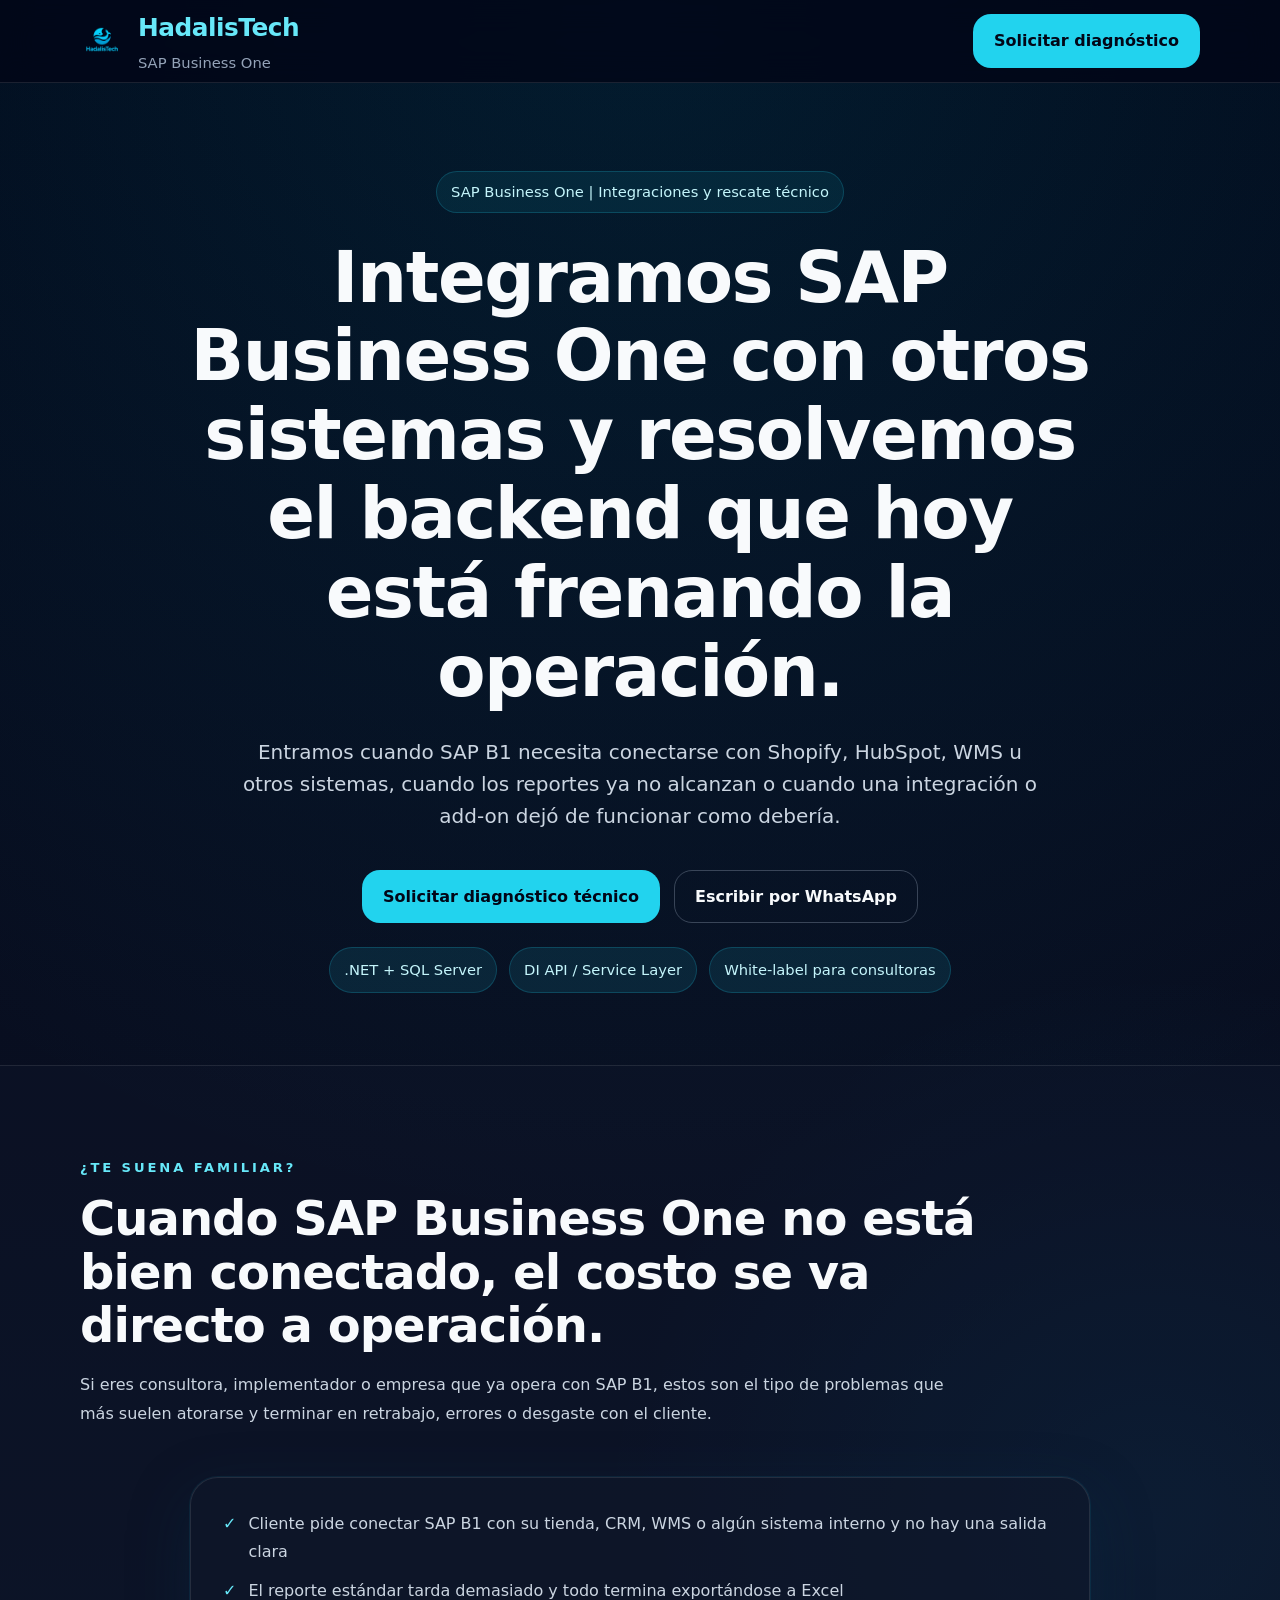
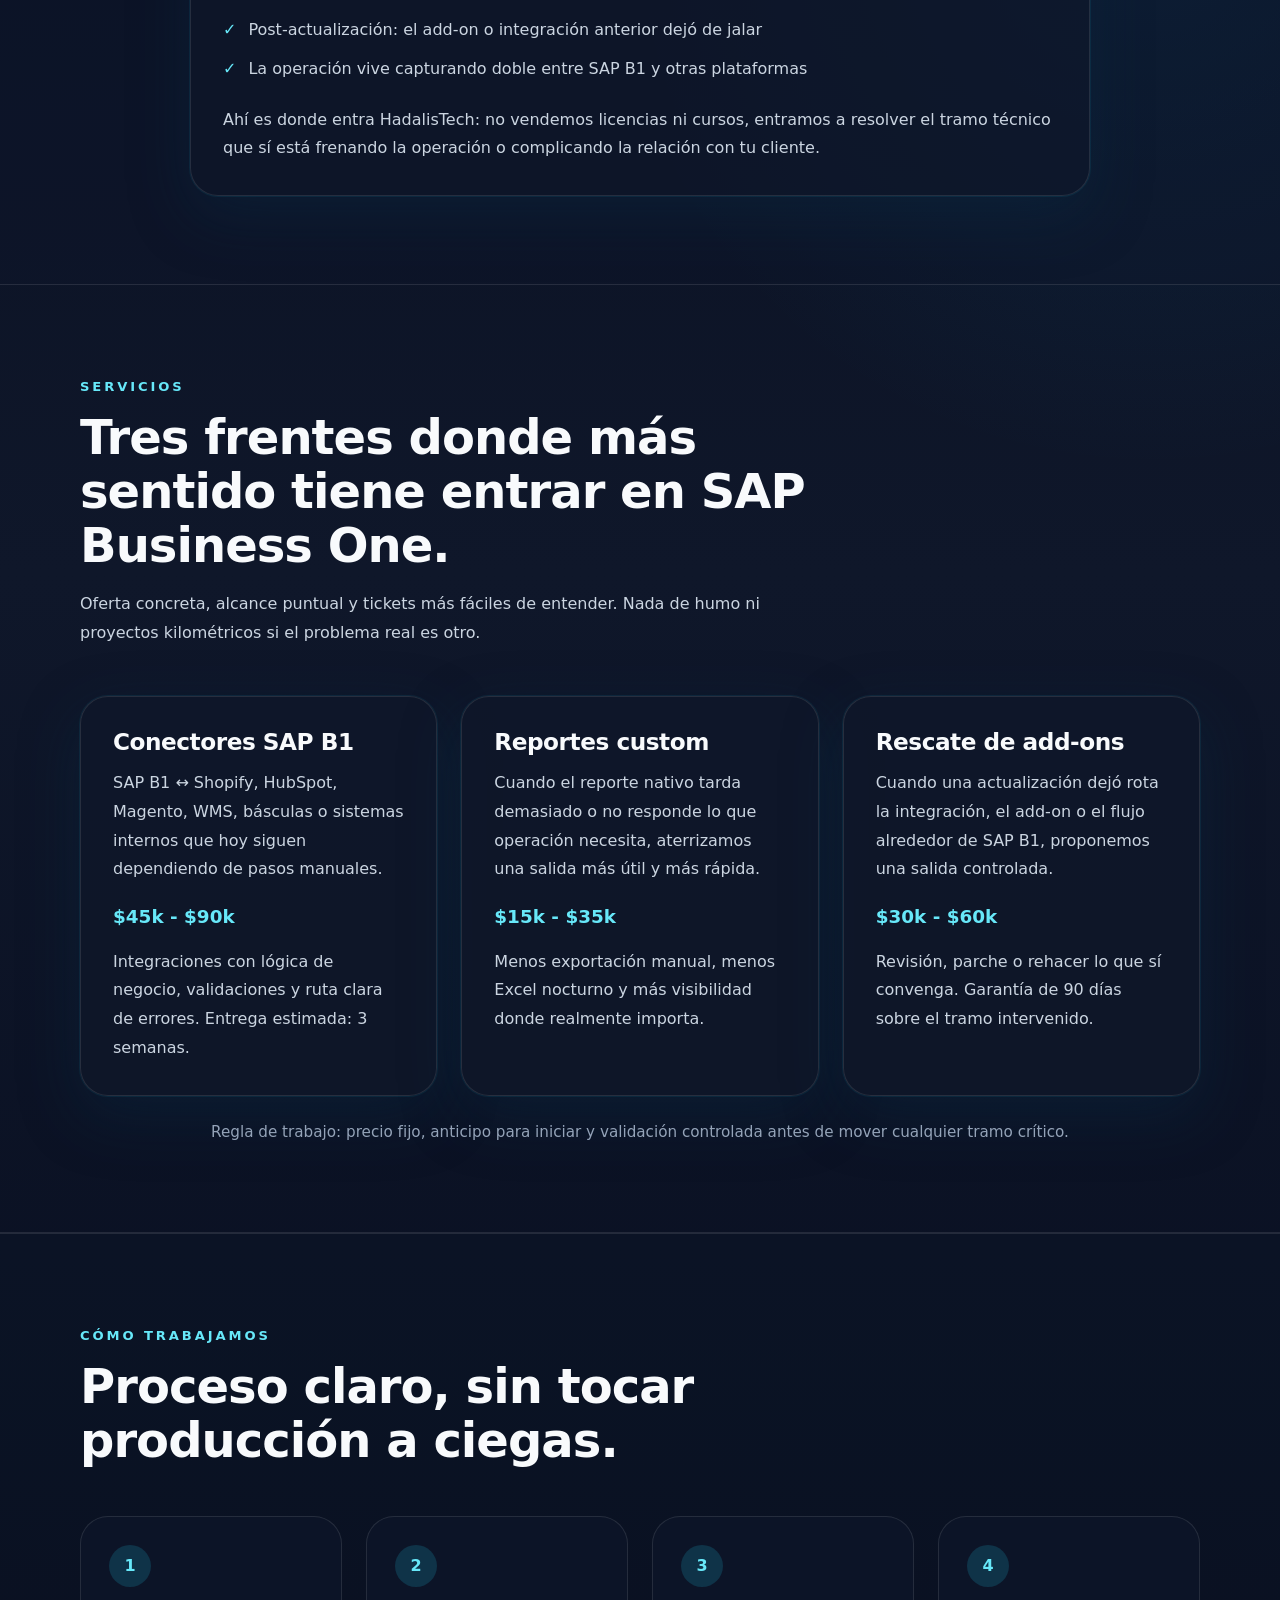
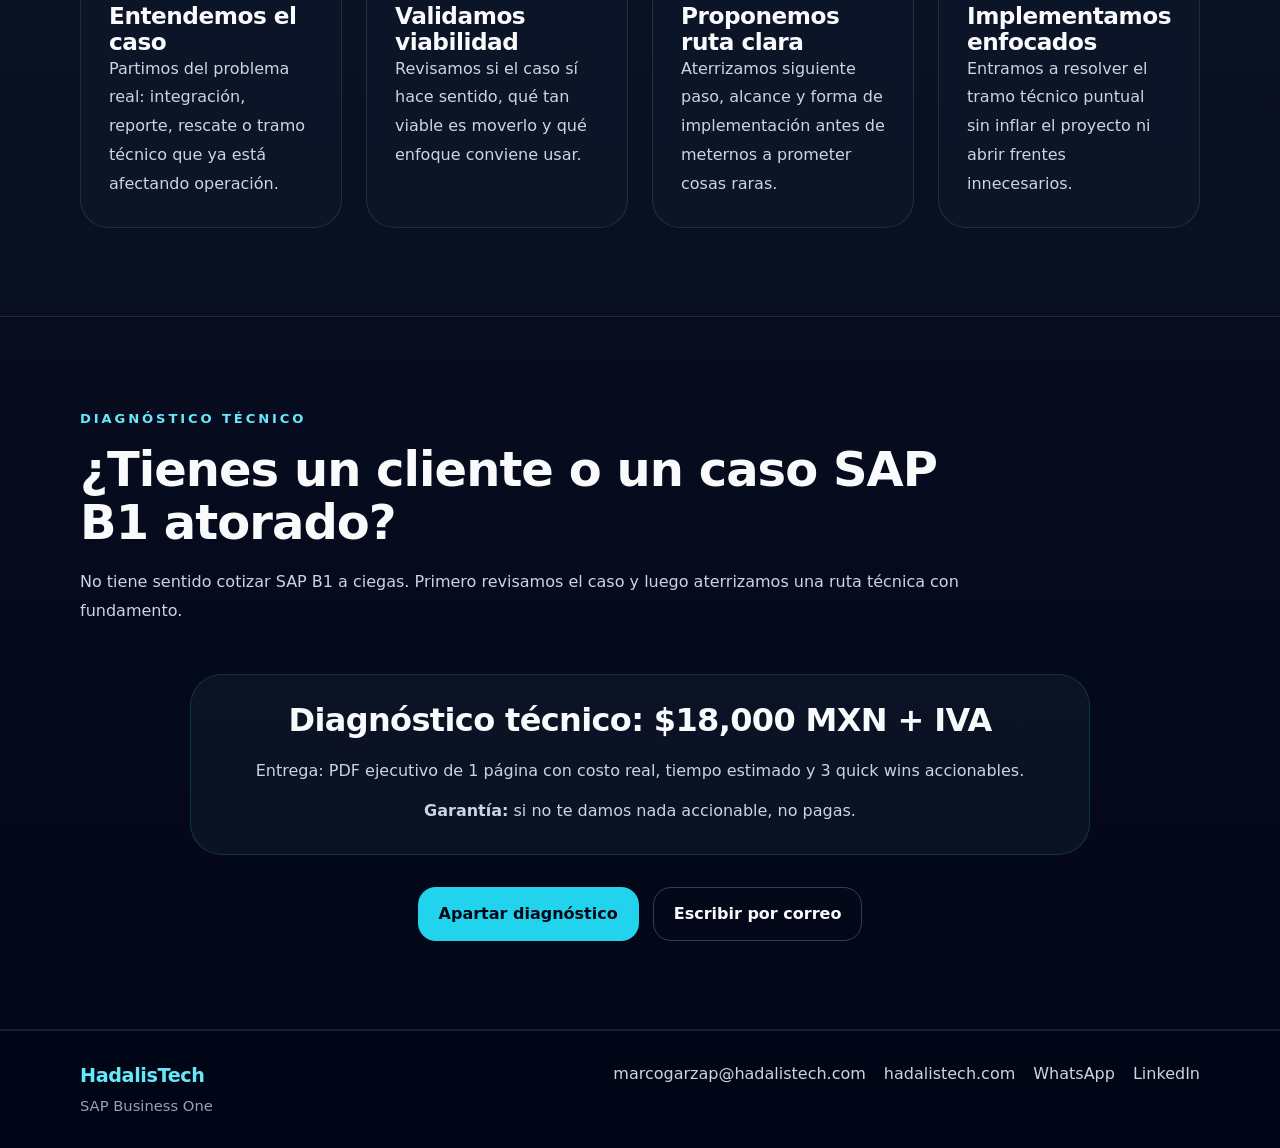
==== sap-b1/index.html @ 994cb722 "feat(landing): update home and sap-b1 pages for SAP partner validation" ====
<!DOCTYPE html>
<html lang="es">
<head>
  <meta charset="UTF-8" />
  <meta name="viewport" content="width=device-width, initial-scale=1.0" />
  <title>Integraciones SAP Business One | HadalisTech</title>
  <meta
    name="description"
    content="HadalisTech ayuda a resolver integraciones, reportes custom y rescates técnicos alrededor de SAP Business One con .NET y SQL."
  />
  <meta property="og:title" content="Integraciones SAP Business One | HadalisTech" />
  <meta property="og:description" content="Integraciones, reportes custom y rescate técnico para casos SAP Business One que ya están afectando operación." />
  <meta property="og:type" content="website" />
  <meta property="og:url" content="https://hadalistech.com/sap-b1/" />
  <meta name="theme-color" content="#020617" />
  <link rel="icon" href="../assets/logo.png" />
  <link rel="stylesheet" href="../assets/styles.css" />
</head>
<body>
  <header class="site-header">
    <div class="container site-header__inner">
      <a href="../index.html" class="brand">
        <img src="../assets/logo.png" alt="HadalisTech" class="brand__logo" />
        <div>
          <div class="brand__name">HadalisTech</div>
          <div class="brand__tagline">SAP Business One</div>
        </div>
      </a>

      <div class="nav-actions">
        <a href="#diagnostico" class="btn btn--primary">Solicitar diagnóstico</a>
      </div>
    </div>
  </header>

  <main>
    <section class="section section--hero hero hero-sap">
      <div class="container hero__content">
        <div class="badge">SAP Business One | Integraciones y rescate técnico</div>

        <h1>Integramos SAP Business One con otros sistemas y resolvemos el backend que hoy está frenando la operación.</h1>

        <p class="lead">
          Entramos cuando SAP B1 necesita conectarse con Shopify, HubSpot, WMS u otros sistemas,
          cuando los reportes ya no alcanzan o cuando una integración o add-on dejó de funcionar como debería.
        </p>

        <div class="hero__actions">
          <a href="#diagnostico" class="btn btn--primary">Solicitar diagnóstico técnico</a>
          <a
            href="https://wa.me/5218127691849?text=Hola%2C%20vi%20la%20p%C3%A1gina%20de%20SAP%20Business%20One%20de%20HadalisTech%20y%20quiero%20revisar%20un%20caso%20relacionado%20con%20integraci%C3%B3n%2C%20reporte%20o%20soporte%20t%C3%A9cnico."
            target="_blank"
            rel="noopener noreferrer"
            class="btn btn--secondary"
          >
            Escribir por WhatsApp
          </a>
        </div>

        <div class="tag-row" style="justify-content:center;">
          <span class="tag">.NET + SQL Server</span>
          <span class="tag">DI API / Service Layer</span>
          <span class="tag">White-label para consultoras</span>
        </div>
      </div>
    </section>

    <section class="section section--soft">
      <div class="container">
        <div class="section__intro" style="max-width:900px;">
          <div class="eyebrow">¿Te suena familiar?</div>
          <h2>Cuando SAP Business One no está bien conectado, el costo se va directo a operación.</h2>
          <p class="copy" style="margin-top:18px;">
            Si eres consultora, implementador o empresa que ya opera con SAP B1,
            estos son el tipo de problemas que más suelen atorarse y terminar en retrabajo, errores o desgaste con el cliente.
          </p>
        </div>

        <div class="card card--soft" style="max-width:900px; margin:0 auto;">
          <div class="card__body card__body--lg">
            <ul class="list">
              <li><span class="list__mark">✓</span><span>Cliente pide conectar SAP B1 con su tienda, CRM, WMS o algún sistema interno y no hay una salida clara</span></li>
              <li><span class="list__mark">✓</span><span>El reporte estándar tarda demasiado y todo termina exportándose a Excel</span></li>
              <li><span class="list__mark">✓</span><span>Post-actualización: el add-on o integración anterior dejó de jalar</span></li>
              <li><span class="list__mark">✓</span><span>La operación vive capturando doble entre SAP B1 y otras plataformas</span></li>
            </ul>

            <p class="copy" style="margin-top:22px;">
              Ahí es donde entra HadalisTech: no vendemos licencias ni cursos, entramos a resolver el tramo técnico
              que sí está frenando la operación o complicando la relación con tu cliente.
            </p>
          </div>
        </div>
      </div>
    </section>

    <section class="section">
      <div class="container">
        <div class="section__intro">
          <div class="eyebrow">Servicios</div>
          <h2>Tres frentes donde más sentido tiene entrar en SAP Business One.</h2>
          <p class="copy" style="margin-top:18px;">
            Oferta concreta, alcance puntual y tickets más fáciles de entender. Nada de humo ni proyectos kilométricos si el problema real es otro.
          </p>
        </div>

        <div class="grid-3">
          <article class="card">
            <div class="card__body card__body--lg">
              <h3>Conectores SAP B1</h3>
              <p class="copy" style="margin-top:14px;">
                SAP B1 ↔ Shopify, HubSpot, Magento, WMS, básculas o sistemas internos que hoy siguen dependiendo de pasos manuales.
              </p>
              <p class="text-cyan" style="margin-top:18px; font-weight:700; font-size:1.15rem;">$45k - $90k</p>
              <p class="copy" style="margin-top:16px;">
                Integraciones con lógica de negocio, validaciones y ruta clara de errores. Entrega estimada: 3 semanas.
              </p>
            </div>
          </article>

          <article class="card">
            <div class="card__body card__body--lg">
              <h3>Reportes custom</h3>
              <p class="copy" style="margin-top:14px;">
                Cuando el reporte nativo tarda demasiado o no responde lo que operación necesita, aterrizamos una salida más útil y más rápida.
              </p>
              <p class="text-cyan" style="margin-top:18px; font-weight:700; font-size:1.15rem;">$15k - $35k</p>
              <p class="copy" style="margin-top:16px;">
                Menos exportación manual, menos Excel nocturno y más visibilidad donde realmente importa.
              </p>
            </div>
          </article>

          <article class="card">
            <div class="card__body card__body--lg">
              <h3>Rescate de add-ons</h3>
              <p class="copy" style="margin-top:14px;">
                Cuando una actualización dejó rota la integración, el add-on o el flujo alrededor de SAP B1, proponemos una salida controlada.
              </p>
              <p class="text-cyan" style="margin-top:18px; font-weight:700; font-size:1.15rem;">$30k - $60k</p>
              <p class="copy" style="margin-top:16px;">
                Revisión, parche o rehacer lo que sí convenga. Garantía de 90 días sobre el tramo intervenido.
              </p>
            </div>
          </article>
        </div>

        <p class="note" style="text-align:center; margin-top:24px;">
          Regla de trabajo: precio fijo, anticipo para iniciar y validación controlada antes de mover cualquier tramo crítico.
        </p>
      </div>
    </section>

    <!-- <section class="section section--soft" id="caso">
      <div class="container">
        <div class="section__intro">
          <div class="eyebrow">Caso tipo</div>
          <h2>Así se ve un caso bien aterrizado.</h2>
          <p class="copy" style="margin-top:18px;">
            No se trata de vender promesas. Se trata de entender el cuello de botella, mover el dato donde debe ir y quitarle fricción a la operación.
          </p>
        </div>

        <div class="callout">
          <div class="callout__body" style="text-align:center;">
            <p class="note">Demo técnica disponible bajo solicitud.</p>

            <h3 style="margin-top:22px;">Caso anonimizado: manufacturera de Monterrey, 120 empleados</h3>

            <div style="max-width:900px; margin:22px auto 0;">
              <p class="copy"><strong class="text-cyan">Problema:</strong> 6 horas al día capturando pedidos de una plataforma externa hacia SAP B1. Costo mensual visible en nómina y retrabajo.</p>
              <p class="copy" style="margin-top:12px;"><strong class="text-cyan">Solución:</strong> conector backend con Service Layer para mover la información sin recaptura manual.</p>
              <p class="copy" style="margin-top:12px;"><strong class="text-cyan">Resultado:</strong> 0 capturas manuales en el flujo intervenido. Mejor visibilidad, menos error y una inversión que se recupera rápido frente al costo operativo.</p>
            </div>

            <div class="hero__actions" style="margin-top:30px;">
              <a
                href="https://wa.me/5218127691849?text=Hola%2C%20vi%20su%20caso%20de%20SAP%20Business%20One%20y%20quiero%20revisar%20si%20algo%20similar%20aplica%20para%20nosotros."
                target="_blank"
                rel="noopener noreferrer"
                class="btn btn--primary"
              >
                ¿Te sirve algo así? Escríbenos
              </a>
            </div>
          </div>
        </div>
      </div>
    </section> -->

    <section class="section section--panel">
      <div class="container">
        <div class="section__intro">
          <div class="eyebrow">Cómo trabajamos</div>
          <h2>Proceso claro, sin tocar producción a ciegas.</h2>
        </div>

        <div class="steps">
          <article class="step">
            <div class="step__number">1</div>
            <h3>Entendemos el caso</h3>
            <p class="copy">Partimos del problema real: integración, reporte, rescate o tramo técnico que ya está afectando operación.</p>
          </article>

          <article class="step">
            <div class="step__number">2</div>
            <h3>Validamos viabilidad</h3>
            <p class="copy">Revisamos si el caso sí hace sentido, qué tan viable es moverlo y qué enfoque conviene usar.</p>
          </article>

          <article class="step">
            <div class="step__number">3</div>
            <h3>Proponemos ruta clara</h3>
            <p class="copy">Aterrizamos siguiente paso, alcance y forma de implementación antes de meternos a prometer cosas raras.</p>
          </article>

          <article class="step">
            <div class="step__number">4</div>
            <h3>Implementamos enfocados</h3>
            <p class="copy">Entramos a resolver el tramo técnico puntual sin inflar el proyecto ni abrir frentes innecesarios.</p>
          </article>
        </div>
      </div>
    </section>

    <section class="section" id="diagnostico">
      <div class="container">
        <div class="section__intro" style="max-width:900px;">
          <div class="eyebrow">Diagnóstico técnico</div>
          <h2>¿Tienes un cliente o un caso SAP B1 atorado?</h2>
          <p class="copy" style="margin-top:18px;">
            No tiene sentido cotizar SAP B1 a ciegas. Primero revisamos el caso y luego aterrizamos una ruta técnica con fundamento.
          </p>
        </div>

        <div class="highlight-box" style="max-width:900px; margin:0 auto; text-align:center;">
          <h3 style="font-size:2rem;">Diagnóstico técnico: $18,000 MXN + IVA</h3>
          <p class="copy" style="margin-top:18px;">Entrega: PDF ejecutivo de 1 página con costo real, tiempo estimado y 3 quick wins accionables.</p>
          <p class="copy" style="margin-top:12px;"><strong>Garantía:</strong> si no te damos nada accionable, no pagas.</p>
        </div>

        <div class="hero__actions" style="margin-top:32px;">
          <a
            href="https://wa.me/5218127691849?text=Hola%2C%20vi%20la%20p%C3%A1gina%20de%20SAP%20Business%20One%20de%20HadalisTech%20y%20quiero%20solicitar%20un%20diagn%C3%B3stico%20t%C3%A9cnico."
            target="_blank"
            rel="noopener noreferrer"
            class="btn btn--primary"
          >
            Apartar diagnóstico
          </a>

          <a href="mailto:marcogarzap@hadalistech.com" class="btn btn--secondary">
            Escribir por correo
          </a>
        </div>
      </div>
    </section>
  </main>

  <footer class="footer">
    <div class="container footer__inner">
      <div>
        <div class="brand__name" style="font-size: 1.2rem;">HadalisTech</div>
        <div class="brand__tagline">SAP Business One</div>
      </div>

      <div class="footer__links">
        <a href="mailto:marcogarzap@hadalistech.com">marcogarzap@hadalistech.com</a>
        <a href="https://hadalistech.com" target="_blank" rel="noopener noreferrer">hadalistech.com</a>
        <a href="https://wa.me/5218127691849" target="_blank" rel="noopener noreferrer">WhatsApp</a>
        <a href="https://www.linkedin.com/company/hadalistech/" target="_blank" rel="noopener noreferrer">LinkedIn</a>
      </div>
    </div>
  </footer>
</body>
</html>
---- assets/styles.css ----
:root {
  --bg-950: #020617;
  --bg-900: #0f172a;
  --bg-850: #111827;
  --bg-800: #172033;
  --bg-panel: rgba(15, 23, 42, 0.72);
  --bg-panel-solid: #0b1220;
  --bg-card: rgba(15, 23, 42, 0.88);
  --border: rgba(255, 255, 255, 0.10);
  --border-strong: rgba(34, 211, 238, 0.22);
  --text: #f8fafc;
  --text-muted: #cbd5e1;
  --text-soft: #94a3b8;
  --cyan: #67e8f9;
  --cyan-strong: #22d3ee;
  --cyan-dark: #164e63;
  --success: #6ee7b7;
  --danger: #fda4af;
  --shadow-glow: 0 0 0 1px rgba(34, 211, 238, 0.08), 0 20px 60px rgba(8, 47, 73, 0.35);
  --radius-sm: 14px;
  --radius-md: 20px;
  --radius-lg: 28px;
  --radius-xl: 32px;
  --container: 1120px;
}

* {
  box-sizing: border-box;
  margin: 0;
  padding: 0;
}

html {
  scroll-behavior: smooth;
}

body {
  min-height: 100vh;
  font-family: Inter, ui-sans-serif, system-ui, -apple-system, BlinkMacSystemFont, "Segoe UI", sans-serif;
  color: var(--text);
  background:
    radial-gradient(circle at top center, rgba(6, 182, 212, 0.12), transparent 28%),
    radial-gradient(circle at 90% 35%, rgba(14, 165, 233, 0.10), transparent 18%),
    linear-gradient(180deg, var(--bg-950) 0%, var(--bg-900) 50%, var(--bg-950) 100%);
  line-height: 1.6;
  -webkit-font-smoothing: antialiased;
  text-rendering: optimizeLegibility;
}

img {
  max-width: 100%;
  display: block;
}

a {
  color: inherit;
  text-decoration: none;
}

.container {
  width: min(var(--container), calc(100% - 48px));
  margin-inline: auto;
}

.section {
  padding: 88px 0;
  border-bottom: 1px solid var(--border);
}

.section--soft {
  background: rgba(15, 23, 42, 0.38);
}

.section--panel {
  background: rgba(15, 23, 42, 0.26);
  border-top: 1px solid var(--border);
}

.section--hero {
  padding: 88px 0 72px;
}

.section__intro {
  max-width: 760px;
  margin-bottom: 48px;
}

.eyebrow {
  display: inline-block;
  margin-bottom: 14px;
  color: var(--cyan);
  font-size: 0.82rem;
  font-weight: 700;
  letter-spacing: 0.22em;
  text-transform: uppercase;
}

.badge {
  display: inline-flex;
  align-items: center;
  gap: 10px;
  padding: 8px 14px;
  border-radius: 999px;
  border: 1px solid rgba(34, 211, 238, 0.20);
  background: rgba(34, 211, 238, 0.08);
  color: #c4f5fb;
  font-size: 0.92rem;
}

h1, h2, h3, h4 {
  line-height: 1.12;
  letter-spacing: -0.02em;
}

h1 {
  font-size: clamp(2.6rem, 6vw, 4.4rem);
  font-weight: 800;
}

h2 {
  font-size: clamp(2rem, 4vw, 3rem);
  font-weight: 800;
}

h3 {
  font-size: 1.45rem;
  font-weight: 700;
}

p.lead {
  font-size: clamp(1.08rem, 2vw, 1.25rem);
  color: var(--text-muted);
}

p.copy,
.copy {
  color: var(--text-muted);
  font-size: 1rem;
  line-height: 1.8;
}

.text-soft {
  color: var(--text-soft);
}

.text-cyan {
  color: var(--cyan);
}

.site-header {
  position: sticky;
  top: 0;
  z-index: 50;
  border-bottom: 1px solid var(--border);
  background: rgba(2, 6, 23, 0.80);
  backdrop-filter: blur(16px);
}

.site-header__inner {
  min-height: 82px;
  display: flex;
  align-items: center;
  justify-content: space-between;
  gap: 20px;
}

.brand {
  display: inline-flex;
  align-items: center;
  gap: 14px;
}

.brand__logo {
  width: 44px;
  height: 44px;
  border-radius: 999px;
  object-fit: cover;
  flex: 0 0 auto;
}

.brand__name {
  color: var(--cyan);
  font-size: 1.55rem;
  font-weight: 800;
  letter-spacing: -0.02em;
}

.brand__tagline {
  margin-top: 3px;
  color: var(--text-soft);
  font-size: 0.92rem;
}

.nav-actions {
  display: flex;
  align-items: center;
  gap: 12px;
}

.btn {
  display: inline-flex;
  align-items: center;
  justify-content: center;
  gap: 10px;
  border-radius: 18px;
  border: 1px solid transparent;
  padding: 13px 20px;
  font-weight: 700;
  transition: transform 0.18s ease, background 0.18s ease, border-color 0.18s ease, color 0.18s ease;
  cursor: pointer;
}

.btn:hover {
  transform: translateY(-1px);
}

.btn--primary {
  background: var(--cyan-strong);
  color: var(--bg-950);
}

.btn--primary:hover {
  background: var(--cyan);
}

.btn--secondary {
  border-color: rgba(148, 163, 184, 0.35);
  color: var(--text);
  background: transparent;
}

.btn--secondary:hover {
  background: rgba(15, 23, 42, 0.75);
  border-color: rgba(34, 211, 238, 0.20);
}

.hero {
  text-align: center;
}

.hero__content {
  max-width: 920px;
  margin-inline: auto;
}

.hero__content h1 {
  margin: 0 auto;
}

.hero__content .lead {
  max-width: 760px;
  margin: 24px auto 0;
}

.hero__actions {
  margin-top: 38px;
  display: flex;
  flex-wrap: wrap;
  justify-content: center;
  gap: 14px;
}

.grid-2 {
  display: grid;
  gap: 28px;
  grid-template-columns: repeat(2, minmax(0, 1fr));
}

.grid-3 {
  display: grid;
  gap: 24px;
  grid-template-columns: repeat(3, minmax(0, 1fr));
}

.grid-auto-3 {
  display: grid;
  gap: 24px;
  grid-template-columns: repeat(auto-fit, minmax(280px, 1fr));
}

.card {
  border: 1px solid var(--border);
  border-radius: var(--radius-lg);
  background: var(--bg-card);
  box-shadow: var(--shadow-glow);
}

.card--glass {
  background: var(--bg-panel);
  backdrop-filter: blur(10px);
}

.card--soft {
  background: rgba(15, 23, 42, 0.58);
}

.card__body {
  padding: 28px;
}

.card__body--lg {
  padding: 32px;
}

.card__icon {
  width: 52px;
  height: 52px;
  display: inline-flex;
  align-items: center;
  justify-content: center;
  border-radius: 18px;
  background: rgba(34, 211, 238, 0.14);
  color: var(--cyan);
  margin-bottom: 18px;
  font-size: 1.25rem;
  font-weight: 800;
}

.card h3 + p,
.card h4 + p {
  margin-top: 12px;
}

.divider-top {
  border-top: 1px solid var(--border);
  margin-top: 24px;
  padding-top: 24px;
}

.list {
  list-style: none;
}

.list li {
  display: flex;
  gap: 12px;
  color: var(--text-muted);
  line-height: 1.8;
}

.list li + li {
  margin-top: 10px;
}

.list__mark {
  color: var(--cyan);
  font-weight: 800;
  flex: 0 0 auto;
}

.steps {
  display: grid;
  gap: 24px;
  grid-template-columns: repeat(4, minmax(0, 1fr));
}

.step {
  border: 1px solid var(--border);
  border-radius: var(--radius-lg);
  background: rgba(15, 23, 42, 0.62);
  padding: 28px;
}

.step__number {
  width: 42px;
  height: 42px;
  display: inline-flex;
  align-items: center;
  justify-content: center;
  border-radius: 999px;
  background: rgba(34, 211, 238, 0.16);
  color: var(--cyan);
  font-weight: 800;
  margin-bottom: 16px;
}

.callout {
  border: 1px solid rgba(34, 211, 238, 0.22);
  border-radius: var(--radius-xl);
  background: linear-gradient(135deg, rgba(34, 211, 238, 0.10), rgba(15, 23, 42, 0.92));
  box-shadow: var(--shadow-glow);
}

.callout__body {
  padding: 36px;
}

.kicker {
  color: var(--cyan);
  font-size: 0.82rem;
  font-weight: 700;
  letter-spacing: 0.22em;
  text-transform: uppercase;
}

.contact-list {
  display: grid;
  gap: 12px;
  margin-top: 18px;
}

.contact-list a {
  color: var(--text-muted);
  transition: color 0.18s ease;
}

.contact-list a:hover {
  color: var(--cyan);
}

.footer {
  border-top: 1px solid var(--border);
  background: rgba(2, 6, 23, 0.88);
}

.footer__inner {
  padding: 30px 0;
  display: flex;
  flex-wrap: wrap;
  justify-content: space-between;
  gap: 20px;
}

.footer__links {
  display: flex;
  flex-wrap: wrap;
  gap: 18px;
  color: var(--text-muted);
}

.footer__links a:hover {
  color: var(--cyan);
}

.highlight-box {
  border: 1px solid rgba(34, 211, 238, 0.18);
  border-radius: var(--radius-xl);
  background: rgba(15, 23, 42, 0.70);
  padding: 28px;
}

.tag-row {
  display: flex;
  flex-wrap: wrap;
  gap: 12px;
  margin-top: 24px;
}

.tag {
  padding: 10px 14px;
  border-radius: 999px;
  border: 1px solid rgba(34, 211, 238, 0.20);
  background: rgba(34, 211, 238, 0.10);
  color: #c4f5fb;
  font-size: 0.92rem;
}

.hero-sap .badge {
  margin-bottom: 26px;
}

.hero-sap .lead {
  max-width: 820px;
}

.two-up {
  display: grid;
  gap: 36px;
  grid-template-columns: 1.05fr 0.95fr;
  align-items: start;
}

.case-grid {
  display: grid;
  gap: 24px;
  grid-template-columns: repeat(3, minmax(0, 1fr));
}

.note {
  color: var(--text-soft);
  font-size: 0.95rem;
}

@media (max-width: 1024px) {
  .grid-3,
  .case-grid,
  .steps,
  .grid-2,
  .two-up {
    grid-template-columns: 1fr;
  }

  .section {
    padding: 72px 0;
  }
}

@media (max-width: 768px) {
  .container {
    width: min(var(--container), calc(100% - 32px));
  }

  .site-header__inner {
    min-height: 74px;
  }

  .brand__tagline {
    display: none;
  }

  .nav-actions {
    display: none;
  }

  .section--hero {
    padding: 72px 0 58px;
  }

  .card__body,
  .card__body--lg,
  .callout__body,
  .step,
  .highlight-box {
    padding: 22px;
  }

  .footer__inner {
    flex-direction: column;
    align-items: flex-start;
  }

  .footer__links {
    gap: 12px 18px;
  }

  .hero__actions {
    flex-direction: column;
    align-items: stretch;
  }

  .hero__actions .btn {
    width: 100%;
  }
}
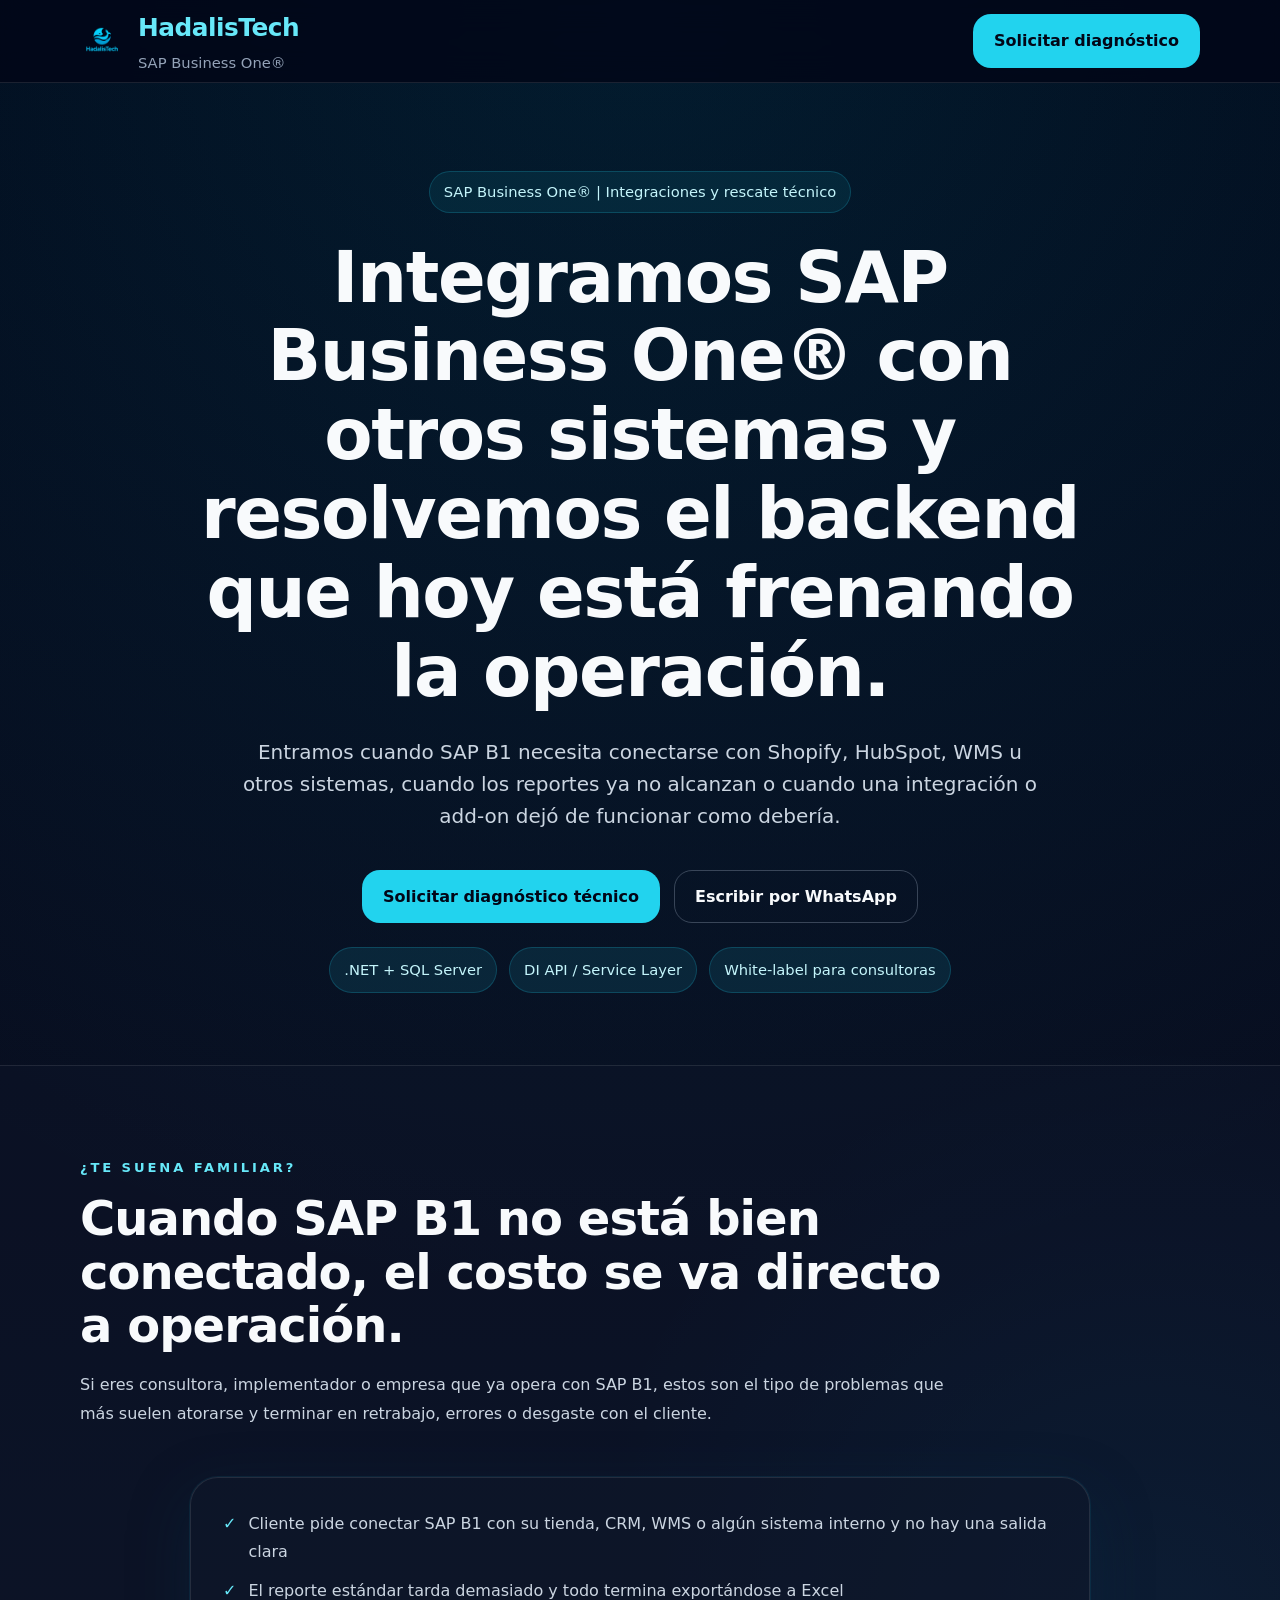
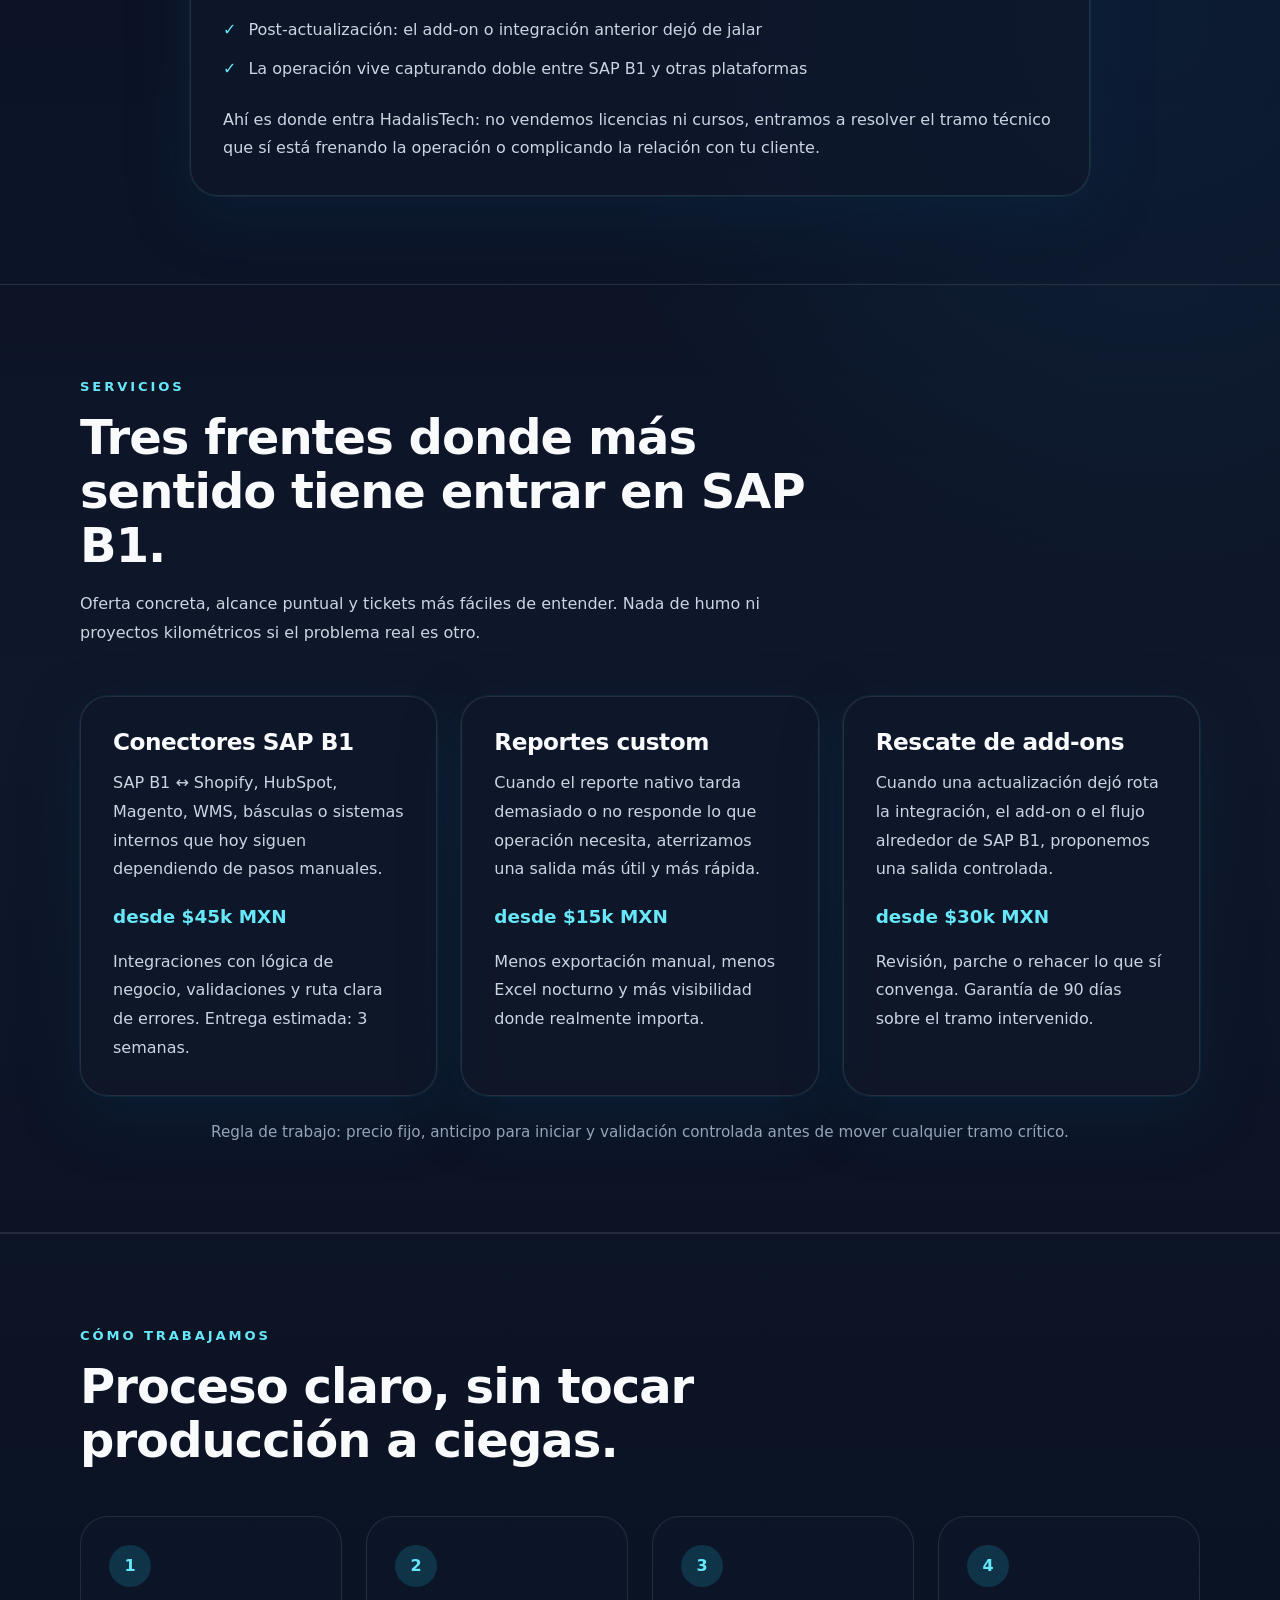
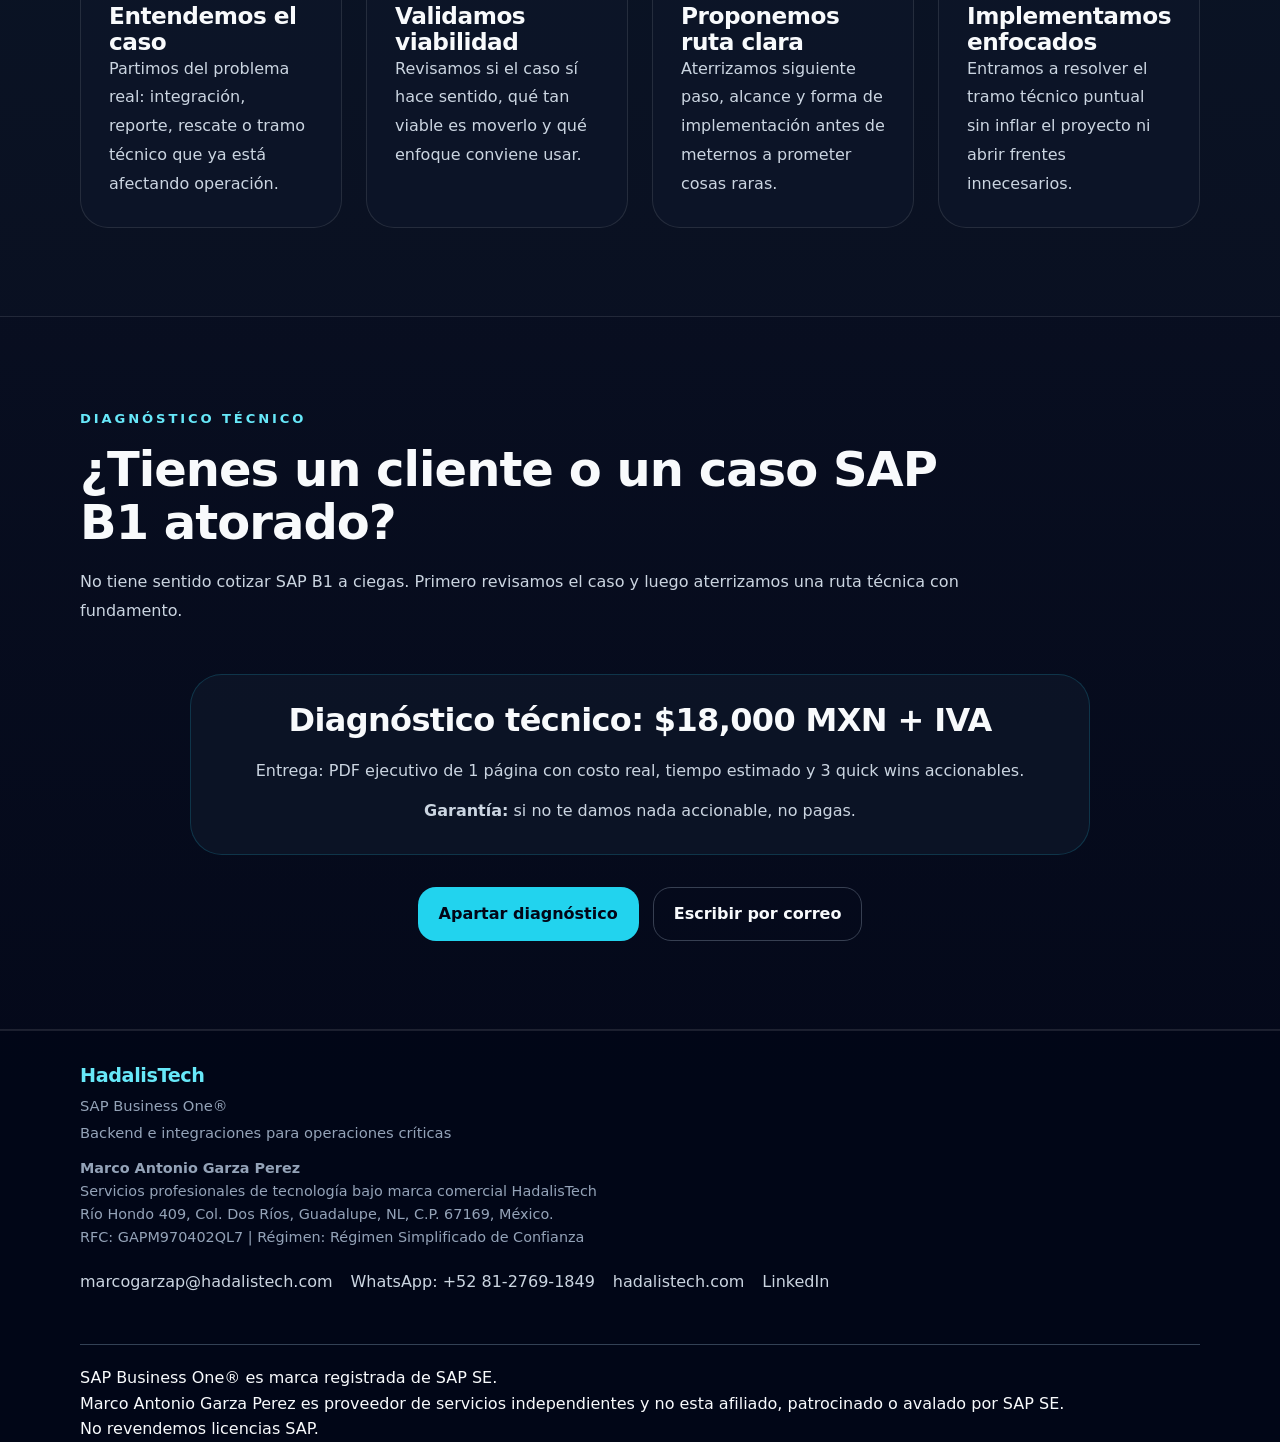
==== commit 5e840e73: "feat(landing): update home and sap-b1 pages for SAP partner validation" ====
--- a/sap-b1/index.html
+++ b/sap-b1/index.html
@@ -3,13 +3,14 @@
 <head>
   <meta charset="UTF-8" />
   <meta name="viewport" content="width=device-width, initial-scale=1.0" />
-  <title>Integraciones SAP Business One | HadalisTech</title>
+  <title>Integraciones SAP Business One® | HadalisTech</title>
   <meta
     name="description"
-    content="HadalisTech ayuda a resolver integraciones, reportes custom y rescates técnicos alrededor de SAP Business One con .NET y SQL."
+    content="HadalisTech ayuda a resolver integraciones, reportes custom y rescates técnicos alrededor de SAP Business One® es marca registrada de SAP SE. <br>
+ con .NET y SQL."
   />
-  <meta property="og:title" content="Integraciones SAP Business One | HadalisTech" />
-  <meta property="og:description" content="Integraciones, reportes custom y rescate técnico para casos SAP Business One que ya están afectando operación." />
+  <meta property="og:title" content="Integraciones SAP Business One® | HadalisTech" />
+  <meta property="og:description" content="Integraciones, reportes custom y rescate técnico para casos SAP Business One®  que ya están afectando operación." />
   <meta property="og:type" content="website" />
   <meta property="og:url" content="https://hadalistech.com/sap-b1/" />
   <meta name="theme-color" content="#020617" />
@@ -23,7 +24,7 @@
         <img src="../assets/logo.png" alt="HadalisTech" class="brand__logo" />
         <div>
           <div class="brand__name">HadalisTech</div>
-          <div class="brand__tagline">SAP Business One</div>
+          <div class="brand__tagline">SAP Business One®</div>
         </div>
       </a>
 
@@ -36,9 +37,9 @@
   <main>
     <section class="section section--hero hero hero-sap">
       <div class="container hero__content">
-        <div class="badge">SAP Business One | Integraciones y rescate técnico</div>
-
-        <h1>Integramos SAP Business One con otros sistemas y resolvemos el backend que hoy está frenando la operación.</h1>
+        <div class="badge">SAP Business One® | Integraciones y rescate técnico</div>
+
+        <h1>Integramos SAP Business One® con otros sistemas y resolvemos el backend que hoy está frenando la operación.</h1>
 
         <p class="lead">
           Entramos cuando SAP B1 necesita conectarse con Shopify, HubSpot, WMS u otros sistemas,
@@ -69,7 +70,7 @@
       <div class="container">
         <div class="section__intro" style="max-width:900px;">
           <div class="eyebrow">¿Te suena familiar?</div>
-          <h2>Cuando SAP Business One no está bien conectado, el costo se va directo a operación.</h2>
+          <h2>Cuando SAP B1 no está bien conectado, el costo se va directo a operación.</h2>
           <p class="copy" style="margin-top:18px;">
             Si eres consultora, implementador o empresa que ya opera con SAP B1,
             estos son el tipo de problemas que más suelen atorarse y terminar en retrabajo, errores o desgaste con el cliente.
@@ -98,7 +99,7 @@
       <div class="container">
         <div class="section__intro">
           <div class="eyebrow">Servicios</div>
-          <h2>Tres frentes donde más sentido tiene entrar en SAP Business One.</h2>
+          <h2>Tres frentes donde más sentido tiene entrar en SAP B1.</h2>
           <p class="copy" style="margin-top:18px;">
             Oferta concreta, alcance puntual y tickets más fáciles de entender. Nada de humo ni proyectos kilométricos si el problema real es otro.
           </p>
@@ -111,7 +112,7 @@
               <p class="copy" style="margin-top:14px;">
                 SAP B1 ↔ Shopify, HubSpot, Magento, WMS, básculas o sistemas internos que hoy siguen dependiendo de pasos manuales.
               </p>
-              <p class="text-cyan" style="margin-top:18px; font-weight:700; font-size:1.15rem;">$45k - $90k</p>
+              <p class="text-cyan" style="margin-top:18px; font-weight:700; font-size:1.15rem;"> desde $45k MXN</p>
               <p class="copy" style="margin-top:16px;">
                 Integraciones con lógica de negocio, validaciones y ruta clara de errores. Entrega estimada: 3 semanas.
               </p>
@@ -124,7 +125,7 @@
               <p class="copy" style="margin-top:14px;">
                 Cuando el reporte nativo tarda demasiado o no responde lo que operación necesita, aterrizamos una salida más útil y más rápida.
               </p>
-              <p class="text-cyan" style="margin-top:18px; font-weight:700; font-size:1.15rem;">$15k - $35k</p>
+              <p class="text-cyan" style="margin-top:18px; font-weight:700; font-size:1.15rem;"> desde $15k MXN</p>
               <p class="copy" style="margin-top:16px;">
                 Menos exportación manual, menos Excel nocturno y más visibilidad donde realmente importa.
               </p>
@@ -137,7 +138,7 @@
               <p class="copy" style="margin-top:14px;">
                 Cuando una actualización dejó rota la integración, el add-on o el flujo alrededor de SAP B1, proponemos una salida controlada.
               </p>
-              <p class="text-cyan" style="margin-top:18px; font-weight:700; font-size:1.15rem;">$30k - $60k</p>
+              <p class="text-cyan" style="margin-top:18px; font-weight:700; font-size:1.15rem;"> desde $30k MXN</p>
               <p class="copy" style="margin-top:16px;">
                 Revisión, parche o rehacer lo que sí convenga. Garantía de 90 días sobre el tramo intervenido.
               </p>
@@ -261,16 +262,29 @@
     <div class="container footer__inner">
       <div>
         <div class="brand__name" style="font-size: 1.2rem;">HadalisTech</div>
-        <div class="brand__tagline">SAP Business One</div>
+        <div class="brand__tagline">SAP Business One®</div>
+        <div class="brand__tagline">Backend e integraciones para operaciones críticas</div>
+        <p style="margin:12px 0 0 0; font-size: 0.9rem; color: #94a3b8;">
+          <strong> Marco Antonio Garza Perez</strong><br>
+          Servicios profesionales de tecnología bajo marca comercial HadalisTech <br>
+          Río Hondo 409, Col. Dos Ríos, Guadalupe, NL, C.P. 67169, México. <br>
+          RFC: GAPM970402QL7 | Régimen: Régimen Simplificado de Confianza
+        </p>
       </div>
 
       <div class="footer__links">
         <a href="mailto:marcogarzap@hadalistech.com">marcogarzap@hadalistech.com</a>
-        <a href="https://hadalistech.com" target="_blank" rel="noopener noreferrer">hadalistech.com</a>
-        <a href="https://wa.me/5218127691849" target="_blank" rel="noopener noreferrer">WhatsApp</a>
+        <a href="https://wa.me/5218127691849" target="_blank" rel="noopener noreferrer">WhatsApp: +52 81-2769-1849</a>
+        <a href="https://hadalistech.com" target="_blank" rel="noopener noreferrer">hadalistech.com</a>        
         <a href="https://www.linkedin.com/company/hadalistech/" target="_blank" rel="noopener noreferrer">LinkedIn</a>
       </div>
+
     </div>
+    <div class="container" style="margin-top: 20px; padding-top: 20px; border-top: 1px solid #334155;">
+      <p style="font-size: 11px; color: #64748b; text-align: center; line-height: 1.5;"></p>
+      SAP Business One® es marca registrada de SAP SE. <br>
+      Marco Antonio Garza Perez es proveedor de servicios independientes y no esta afiliado, patrocinado o avalado por SAP SE. <br>
+      No revendemos licencias SAP.
   </footer>
 </body>
 </html>
